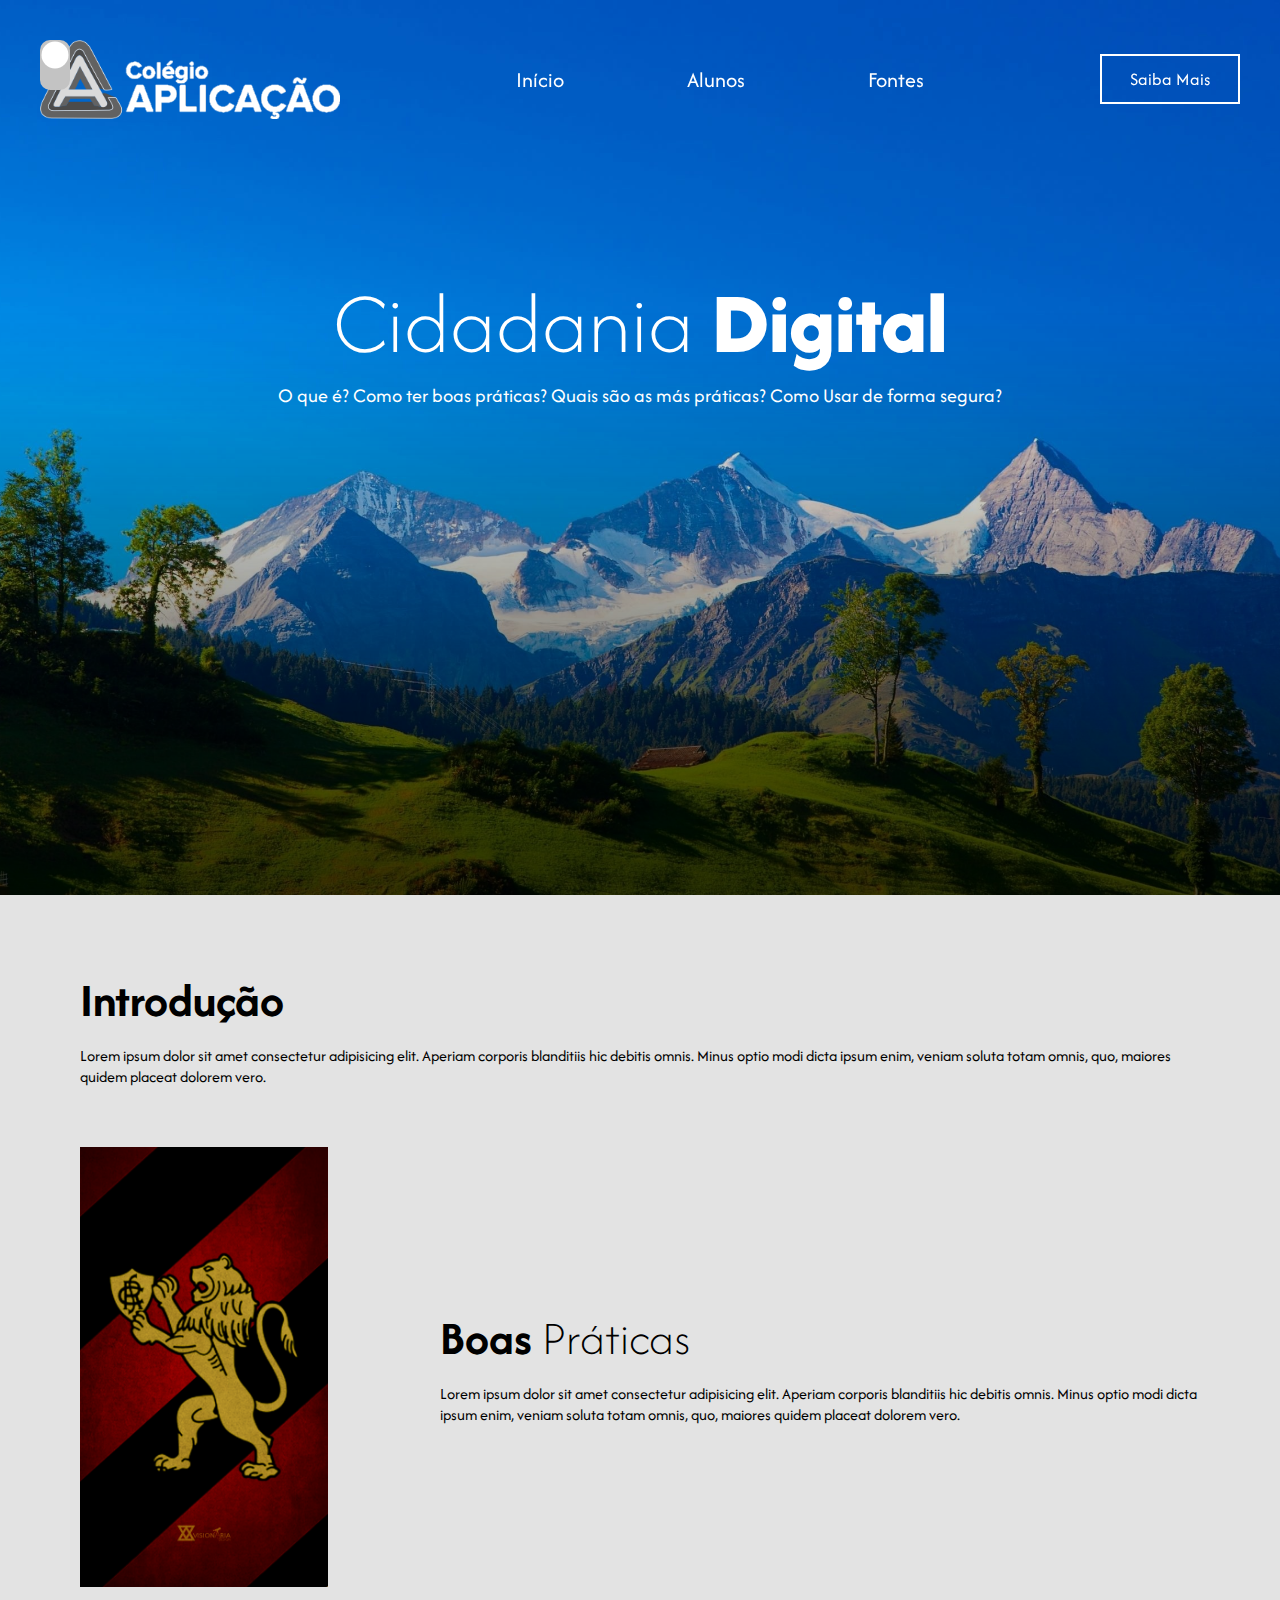
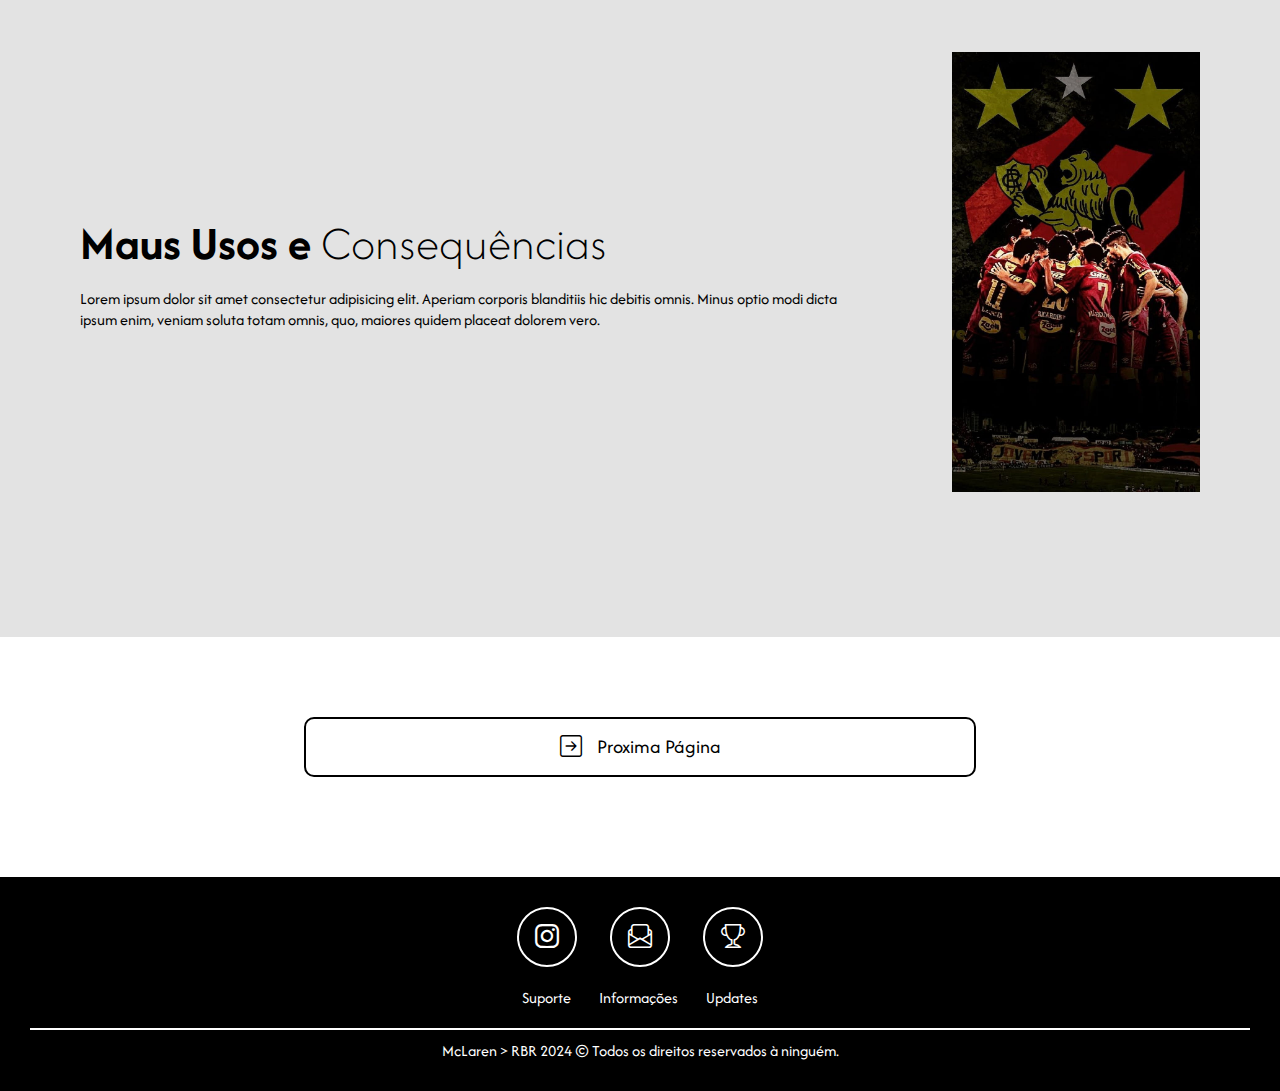
==== index.html @ f76b7c38 "aaaaa" ====
<!-- kakoude -->

<!DOCTYPE html>
<html lang="pt-br">
<head>
    <meta charset="UTF-8">
    <meta name="viewport" content="width=device-width, initial-scale=1.0">
    <link rel="stylesheet" href="src/css/style.css">
    <link rel="stylesheet" href="src/css/responsive.css" media="screen">
    <link rel="icon" href="src/img/logo_site.png">

    <!-- Fonte Abaixo -->
    <link rel="preconnect" href="https://fonts.googleapis.com">
    <link rel="preconnect" href="https://fonts.gstatic.com" crossorigin>
    <link href="https://fonts.googleapis.com/css2?family=Afacad+Flux:wght@100..1000&display=swap" rel="stylesheet">

    <!-- Icons Bootstrap -->
    <link rel="stylesheet" href="https://cdn.jsdelivr.net/npm/bootstrap-icons@1.11.3/font/bootstrap-icons.min.css">

    <!-- JavaScript -->
     <script src="src/js/dynamic.js" defer></script>

    <title>Cidadania Digital</title>
</head>
<body>
<!-- Abaixo o Modo Escuro -->    
    <header id="header">   
        <div class="trilho" id="trilho">
            <div class="indicador"></div>
        </div>

<!-- Abaixo é o menu de navegação do site  -->          
        <div class="interface">     
            <section class="logo">
                <a href="https://colegioaplicacao.com.br/" target="_blank"><img class="logo-branca" src="src/img/logo-branca.png" alt="Logo do Aplicação"></a>
                <a href="https://colegioaplicacao.com.br/" target="_blank"><img class="logo-preta" src="src/img/logo-preta.png" alt="Logo do Aplicação"></a>
            </section>
            <section class="menu-desktop">
                <nav>
                    <ul>
                        <li><a href="index.html">Início</a></li>
                        <li><a href="src/pagina/alunos.html">Alunos</a></li>
                        <li><a href="src/pagina/fontes.html">Fontes</a></li>
                    </ul>
                </nav>
            </section>
            <section class="saiba-mais">
                <a href="https://www.serasaexperian.com.br/blog-pme/cidadania-digital/" target="_blank">
                    <button>Saiba Mais</button>
                </a>
            </section>

            <div class="menu-mob" id="menu-mob">
                <div class="line-menumob-1"></div>
                <div class="line-menumob-2"></div>
            </div>
            <section class="menu-mobile" id="menu-mobile">
                <nav>
                    <ul>
                        <li><a href="index.html">Início</a></li>
                        <li><a href="src/pagina/alunos.html">Alunos</a></li>
                        <li><a href="src/pagina/fontes.html">Fontes</a></li>
                        <li><a href="https://www.serasaexperian.com.br/blog-pme/cidadania-digital/" target="_blank">Saiba Mais</a></li>
                    </ul>
                </nav>
            </section>
        </div>     
    </header>

<!-- Abaixo é o título central do site -->
    <section class="site">
        <div class="interface">
            <div class="txt">
                <h1>Cidadania <span>Digital</span> </h1>
                <p>O que é? Como ter boas práticas? Quais são as más práticas? Como Usar de forma segura?</p>
            </div>
        </div>
    </section>

<!-- Abaixo é o desenvolvimento do texto -->
    <section class="desenvolve">
        <div class="interface">
            <article class="itens-bloco">
                <div class="txt-itens">
                    <h3>Introdução</h3>
                    <p>Lorem ipsum dolor sit amet consectetur adipisicing elit. 
                        Aperiam corporis blanditiis hic debitis omnis. Minus optio modi dicta ipsum enim, 
                        veniam soluta totam omnis, quo, maiores quidem placeat dolorem vero.</p>
                </div>
            </article>

            <article class="itens-bloco">
                <div class="img-itens item-1">
                    <img src="src/img/sport.png" alt="Imagem-1">
                </div>
                <div class="txt-itens item-2">
                    <h3>Boas <span>Práticas</span></h3>
                    <p>Lorem ipsum dolor sit amet consectetur adipisicing elit. 
                        Aperiam corporis blanditiis hic debitis omnis. Minus optio modi dicta ipsum enim, 
                        veniam soluta totam omnis, quo, maiores quidem placeat dolorem vero.</p>
                </div>
            </article>

            <article class="itens-bloco">
                <div class="txt-itens">
                    <h3>Maus Usos e <span>Consequências</span></h3>
                    <p>Lorem ipsum dolor sit amet consectetur adipisicing elit. 
                        Aperiam corporis blanditiis hic debitis omnis. Minus optio modi dicta ipsum enim, 
                        veniam soluta totam omnis, quo, maiores quidem placeat dolorem vero.</p>
                </div>
                <div class="img-itens">
                    <img src="src/img/sport2.jpg" alt="Imagem-2">
                </div>
            </article>
        </div>
    </section>

<!-- Paginas Novas -->
    <section class="paginaum">
        <div class="interface">
            <article class="icons-pagina">
                <a href="src/pagina/2.html">
                    <button><i class="bi bi-arrow-right-square"></i> <p>Proxima Página</p></button>
                </a>
            </article>
        </div>
    </section>

<!-- Rodapé -->
    <footer>
        <div class="interface">
            <section class="top-footer">
                <a href="https://www.instagram.com/colegioaplicacaoo/" target="_blank"><button><i class="bi bi-instagram"></i></button></a>
                <a href="mailto:brunomenezes.21262@alu.colegioaplicacao.com.br"><button><i class="bi bi-envelope-paper"></i></button></a>
                <a href="https://www.formula1.com/en/results/2024/team" target="_blank"><button><i class="bi bi-trophy"></i></button></a>
            </section>
            <section class="middle-footer">
                <a href="mailto:brunomenezes.21262@alu.colegioaplicacao.com.br">Suporte</a>
                <a href="#" target="_blank">Informações</a>
                <a href="#" target="_blank">Updates</a>
            </section>
            <section class="bottom-footer">
                <p>McLaren > RBR 2024 &copy; Todos os direitos reservados à ninguém.</p>
            </section>
        </div>
    </footer>
</body>
</html>
---- src/css/style.css ----
/* Em Gambiarra não se mexe -Bruno Henrique, 04/10/2024 */

*{
    margin: 0;
    padding: 0;
    box-sizing: border-box;
    font-family: "Afacad Flux", system-ui;
}

body{
    background-color: #E3E3E3;
    transition: .3s;
}

/* Modo Escuro */
.trilho{
    width: 30px;
    height: 50px;
    background-color: #c3c3c3;
    border-radius: 10px;
    position: absolute;
    cursor: pointer;
    z-index: 9999;
}
.trilho .indicador{
    width: 30px;
    height: 30px;
    background-color: white;
    border-radius: 50%;
    transform: scale(.9);
    position: absolute;
    top: 0;
    transition: .3s;
}
header.menu-mob-aberto .trilho{
    display: block;
}
.trilho.dark .indicador{
    top: 20px;
}
body.dark {
    background-color: #4d4d4d;
    color: white;
    position: relative;
}
body.dark h3, body.dark p, body.dark .paginaum .icons-pagina i {
    color: white;
}
body.dark section.paginaum {
    background-color: #2c2b2b;
}
body.dark .paginaum button, header.rolar.dark .saiba-mais button {
    border: 2px solid white;
    color: white;
}
body.dark .paginaum .icons-pagina button:hover, header.rolar.dark .saiba-mais button:hover {
    background-color: white;
    color: black;
}
body.dark .paginaum .icons-pagina button:hover i, body.dark .paginaum .icons-pagina button:hover p {
    color: black;
}
header.rolar.dark {
    background-color: #2c2b2b;
}
header.rolar.dark .menu-desktop nav ul li a {
    color: white;
}
header.dark .logo img.logo-branca{
    display: flex;
}
header.dark .logo img.logo-preta{
    display: none;
}
header.rolar.dark .menu-mob div{
    background-color: white;
}

/* Onde o código do site realmente começa, o resto eu só fiz zoando pra 
ver se eu sei fazer um tema escuro legal (consegui mas ficou grande) */
.interface{
    max-width: 1280px;
    margin: 0 auto;
}

/* Header Desktop Style poggers */
header{
    width: 100%;
    padding: 40px;
    position: fixed;
    top: 0;
    left: 0;
    transition: .5s;
}
header .interface{
    display: flex;
    justify-content: space-between;
    align-items: center;
}

/* Logo */
header .logo img{
    max-width: 300px;
    cursor: pointer;
}
header .logo img.logo-branca{
    display: flex;
}
header .logo img.logo-preta{
    display: none;
}

/* Logo + menu Dinâmico */
header.rolar{
    background-color: white;
    padding: 20px;
    box-shadow: 0 0 8px #00000061;
}
header.rolar .menu-desktop nav ul li a{
    color: black;
}
header.rolar .saiba-mais button{
    border: 1px solid black;
    color: black;
}
header.rolar .saiba-mais button:hover{
    background-color: black;
    color: white;
}

header.rolar .logo .logo-branca{
    display: none;
}
header.rolar .logo .logo-preta{
    display: block;
}

/* Barra de Navegação Links */
header .menu-desktop nav ul{
    list-style-type: none;
}
header .menu-desktop nav ul li{
    display: inline-block;
    margin: 0 60px;
    font-size: 22px;
}
header .menu-desktop nav ul li a{
    color: white;
    text-decoration: none;
    display: inline-block;
    transition: .2s;
}
header .menu-desktop nav ul li a:hover{
    transform: scale(1.5);
}

/* Saiba Mais */
header .saiba-mais button{
    width: 140px;
    height: 50px;
    font-size: 18px;
    background-color: transparent;
    border: 2px solid white;
    color: white;
    cursor: pointer;
    transition: 0.5s;
}
header .saiba-mais button:hover{
    background-color: white;
    color: black;
}

/* Icon Menu Mobile */
header .menu-mob{
    display: none;
    position: relative;
    z-index: 999999999999;
}
header .menu-mob div{
    background-color: white;
    height: 3px;
    margin: 10px 0;
    transition: 0.3s;
}
header .menu-mob .line-menumob-1{
    width: 30px;
}
header .menu-mob .line-menumob-2{
    width: 20px;
}
header.rolar .menu-mob div{
    background-color: black;
}
header .menu-mob .line-menumob-1.ativo1{
    transform: rotate(45deg) translate(30%);
    background-color: white;
}
header .menu-mob .line-menumob-2.ativo2{
    transform: rotate(-45deg) translate(30%);
    width: 30px;
    background-color: white;
}

/* Menu Mobile [Open] */
header .menu-mobile{
    width: 0;
    height: 0;
    background-color: rgba(0, 0, 0, 0.911);
    position: absolute;
    top: -100vh;
    left: 0;
    display: flex;
    align-items: center;
    justify-content: center;
    text-align: center;
    overflow: hidden;
    transition: top .5s;
}
header .menu-mobile nav{
    width: 100%;
}
header .menu-mobile nav ul{
    list-style-type: none;
}
header .menu-mobile nav a{
    color: white;
    font-size: 24px;
    text-decoration: underline;
    text-decoration-thickness: 0.1px;
    padding: 20px;
    display: block;
    transition: .5s;
}
header .menu-mobile nav a:hover{
    background-color: white;
    color: black;
    box-shadow: 0 0 9px white;
}
header .menu-mobile.abrir{
    width: 100%;
    height: 100vh;
    top: 0;
}
body.no-overflow{
    overflow: hidden;
}

/* Estilo do Site + Paralax*/
section.site{
    height: 99.4vh;
    background-image: url(../img/capa-1.png);
    background-repeat: no-repeat;
    background-size: cover;
    background-position: center;
    color: white;
    background-attachment: fixed; /*Efeito Paralax*/
}
.site .interface{
    display: flex;
    align-items: center;
    flex-direction: column;
    justify-content: flex-start;
    align-items: center;
    height: 100%;
    width: 20;
}
.site .txt{
    margin-top: 75px;
    text-align: center;
}
.site .txt h1{
    font-size: 5.5em;
    line-height: 1.1;
    font-weight: 200;
    text-align: center;
    margin-top: 200px;
    margin-bottom: 10px;
}
.site .txt h1 span{
    font-weight: 800;
}
.site .txt p{
    font-size: 20px;
}

/* Estilo Desenvolvimento do Texto */
section.desenvolve{
    padding: 80px;
}
.desenvolve .itens-bloco{
    display: flex;
    align-items: center;
    justify-content: space-between;
    gap: 10%;
    margin-bottom: 60px;

}
.desenvolve .itens-bloco .img-itens img{
    max-height: 440px;   
}
.desenvolve .itens-bloco .txt-itens h3{
    font-size: 3em;
    line-height: 50px;
    margin-bottom: 20px;
}
.desenvolve .itens-bloco .txt-itens h3 span{
    font-weight: 200;
}

/* Estilo Next Page */
section.paginaum{
    background-color: #fff;
    padding: 80px;
    transition: .3s;
}
.paginaum .icons-pagina a{
    text-decoration: none;
}
.paginaum .icons-pagina button{
    display: flex;
    width: 60%;
    height: 60px;
    margin: 0 auto 20px auto;
    align-items: center;
    justify-content: center;
    gap: 15px;
    background-color: transparent;
    border: 2px solid black;
    cursor: pointer;
    transition: 0.5s;
    border-radius: 10px;
}
.paginaum .icons-pagina button i{
    font-size: 22px;
}
.paginaum .icons-pagina button p{
    font-size: 20px;
}
.paginaum .icons-pagina button:hover{
    background-color: black;
}
.paginaum .icons-pagina button:hover i, .paginaum .icons-pagina button:hover p{
    color: white;
}

/* Estilo Rodapé */
footer{
    background-color: black;
    width: 100%;
    text-align: center;
    padding: 30px;
}
footer .top-footer button{
    width: 60px;
    height: 60px;
    border-radius: 50%;
    border: 2px solid white;
    background-color: transparent;
    color: white;
    font-size: 24px;
    cursor: pointer;
    margin: 0 15px;
    transition: .5s;
}
footer .top-footer button:hover{
    background-color: white;
    color: black;
}

footer .middle-footer{
    margin: 20px;
}
footer .middle-footer a{
    color: white;
    margin: 0 12.5px;
    text-decoration: none;
}
footer .middle-footer a:hover{
    text-decoration: underline;
}

footer .bottom-footer{
    border-top: 2px solid white;
}
footer .bottom-footer p{
    color: white;
    margin-top: 10px;
}
---- src/css/responsive.css ----
/* Responsivo da 1ª Pagina (responsivo == como fica em telas menores, como o celular */
/* Não é uma parte muito importante, provavelmente nem será usada */

@media screen and (max-width: 900px){
    header .menu-desktop, header .saiba-mais{
        display: none;
    }  

    header.rolar .menu-mob{
        display: block;
    }

    header .trilho{
        display: none;
    }

    header.menu-mob-aberto .menu-mobile.abrir .trilho{
        display: block;
        z-index: 9999;
    }

    header.menu-mob-aberto .menu-mobile.abrir .trilho .indicador{
        display: block;
    }
    
    body.page2 header .menu-mob {
        display: block;
    }
    
}
@media screen and (max-width: 650px){
    /* Responsivo Logo */
    header .logo img{
        max-width: 270px;
        align-items: left;
    }

    /* Responsivo site */
    .site .txt h1{
        font-size: 4.5em;
        line-height: 1.1;
        font-weight: 200;
        text-align: center;
        margin-top: 200px;
        margin-bottom: 10px;
    }
    .site .txt h1 span{
        font-weight: 800;
    }
    .site .txt p{
        font-size: 18px;
    }

    /* Responsivo Desenvolvimento */
    section.desenvolve{
        padding: 8px;
        padding-bottom: 0px;
        margin-bottom: 0px;
    }
    .desenvolve .itens-bloco{
        display: flex;
        flex-direction: column;
        align-items: center;
        margin-bottom: 13px;
        padding-bottom: px;
    }
    .desenvolve .itens-bloco .img-itens img{
        width: 100%;   
    }
    .desenvolve .itens-bloco .txt-itens{
        text-align: center;
        margin-bottom: 20px;
    }
    .desenvolve .itens-bloco .txt-itens p{
        margin-bottom: 10px;
    }
    .desenvolve .itens-bloco .item-1{
        order: 1;
    }
    .desenvolve .itens-bloco .item-2{
        order: 0;
    }

    /* Responsivo NextPage */
    section.paginaum{
        padding: 0px;
    }
    .paginaum .icons-pagina{
        padding: 12px;
    }
    .paginaum .icons-pagina button{
        width: 100%;
        height: 70px;
        margin: 0 auto 10px auto;
    }

    /* Responsivo Rodapé */
    footer .middle-footer a{
        font-size: 15.1px;
    }
}

/* Segunda Página */
    body.page2 header .logo img {
        max-width: 240px;
        align-items: left;
    }

    body.page2 section.desenvolve {
        padding: 20px;
        padding-bottom: 20px;
        margin-bottom: 0px;
        margin-top: 140px;
    }

    body.page2 .desenvolve .itens-bloco .img-itens .img-1 {
        width: 100%;
        margin-bottom: 20px;
    }

    body.page2 .desenvolve .itens-bloco .txt-itens h3 {
        font-size: 55px;
    }

    body.page2 section.site .txt h1 {
        font-size: 60px;
        margin-top: 120px;
    }

    body.page2 section.verstappen {
        height: 10vh;
    }
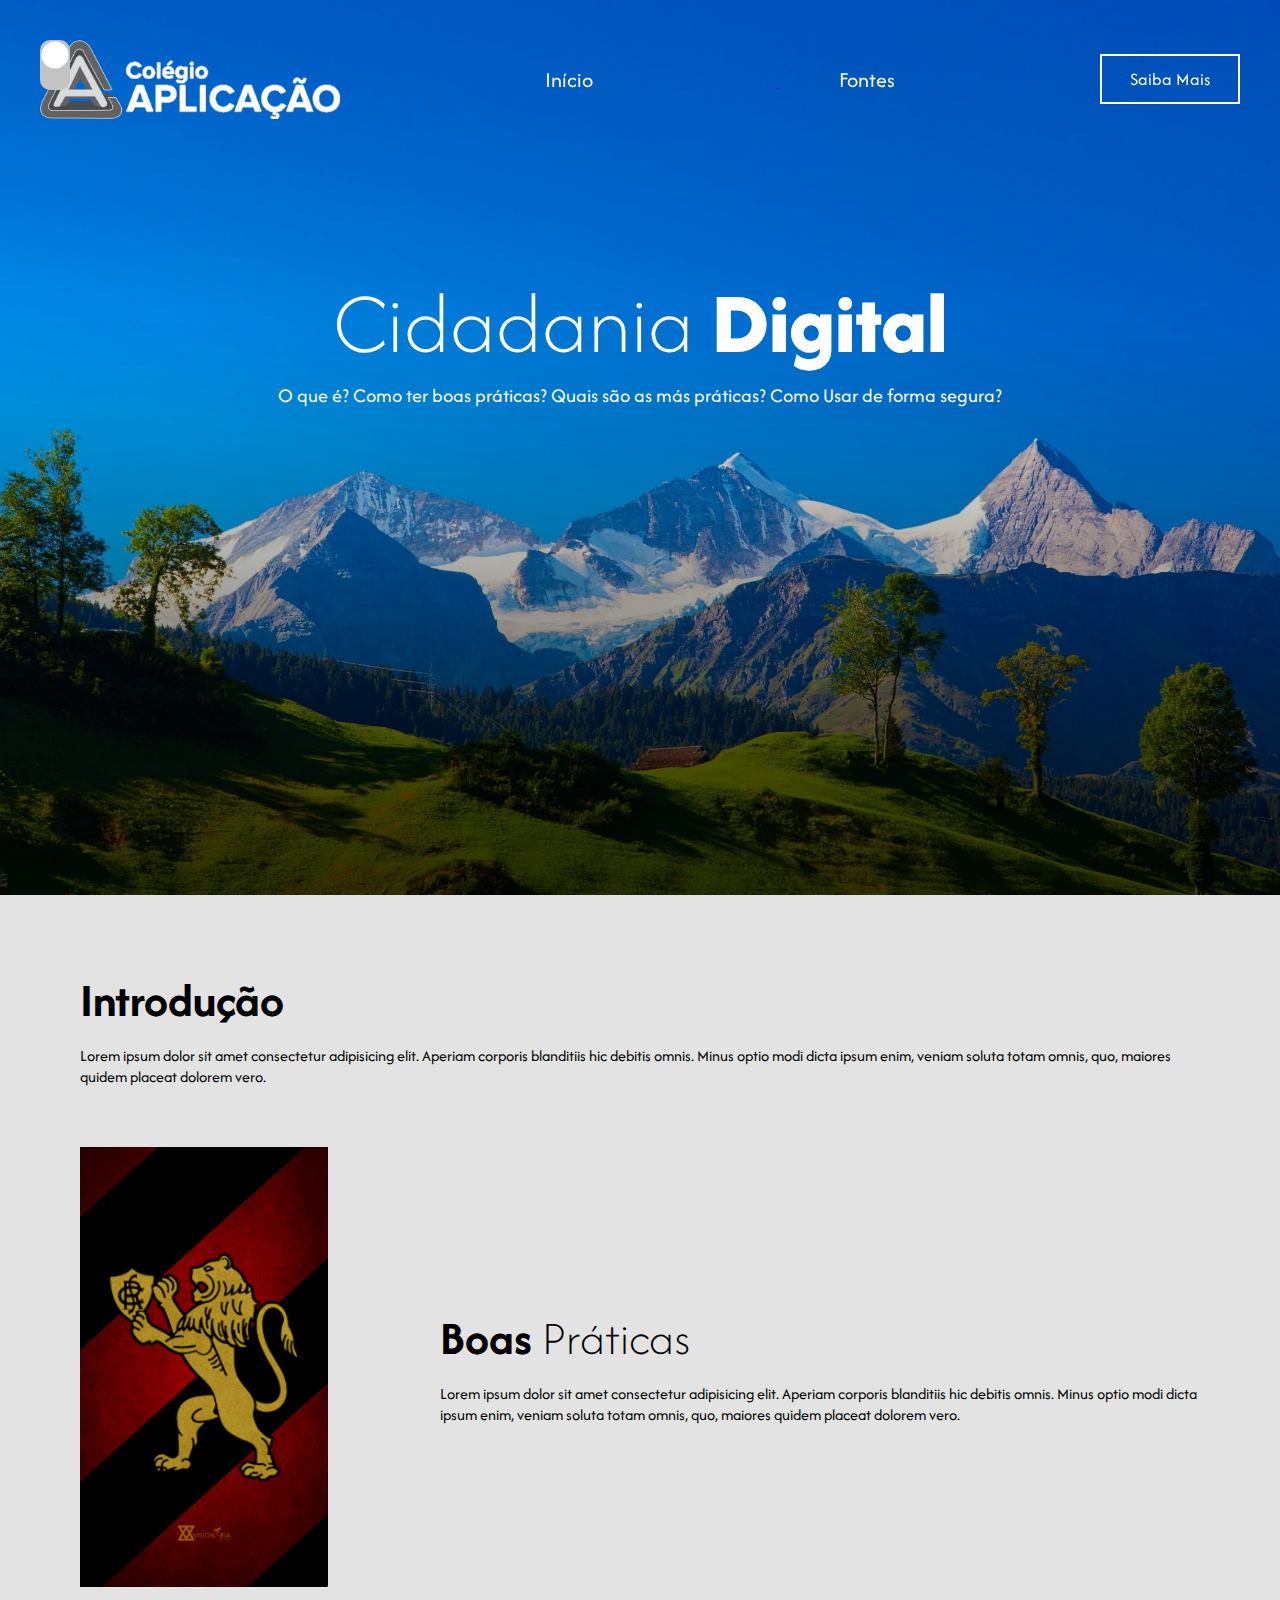
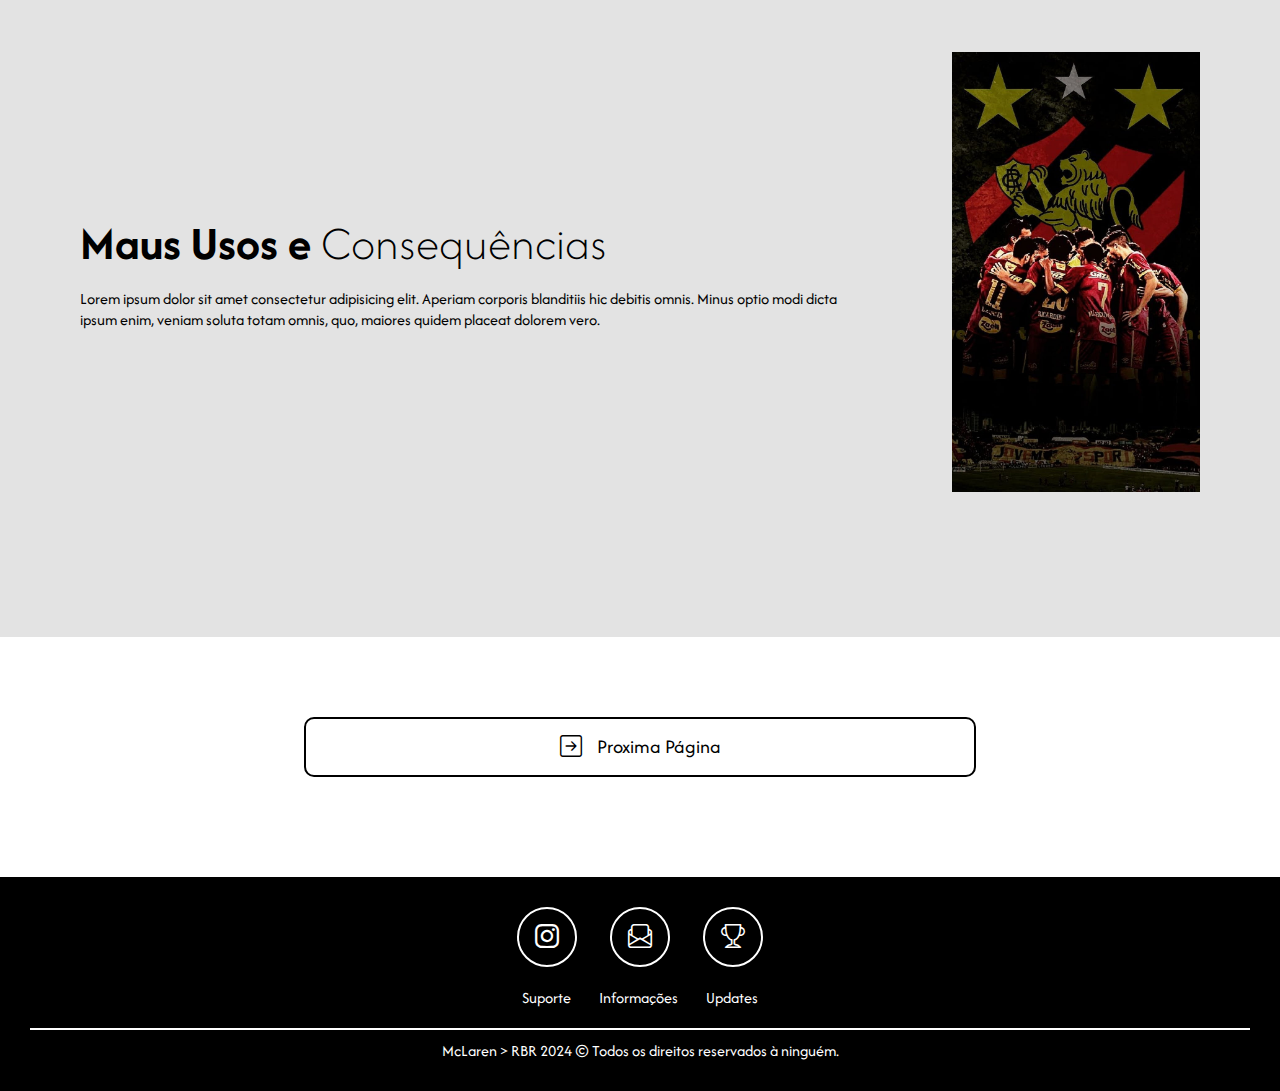
==== commit 37678694: "Update index.html" ====
--- a/index.html
+++ b/index.html
@@ -39,7 +39,7 @@
                 <nav>
                     <ul>
                         <li><a href="index.html">Início</a></li>
-                        <li><a href="src/pagina/alunos.html">Alunos</a></li>
+                        <li><a href="alunos" onclick="location.href='alunos.html'; return false;"></li>
                         <li><a href="src/pagina/fontes.html">Fontes</a></li>
                     </ul>
                 </nav>
@@ -145,4 +145,4 @@
         </div>
     </footer>
 </body>
-</html>+</html>
